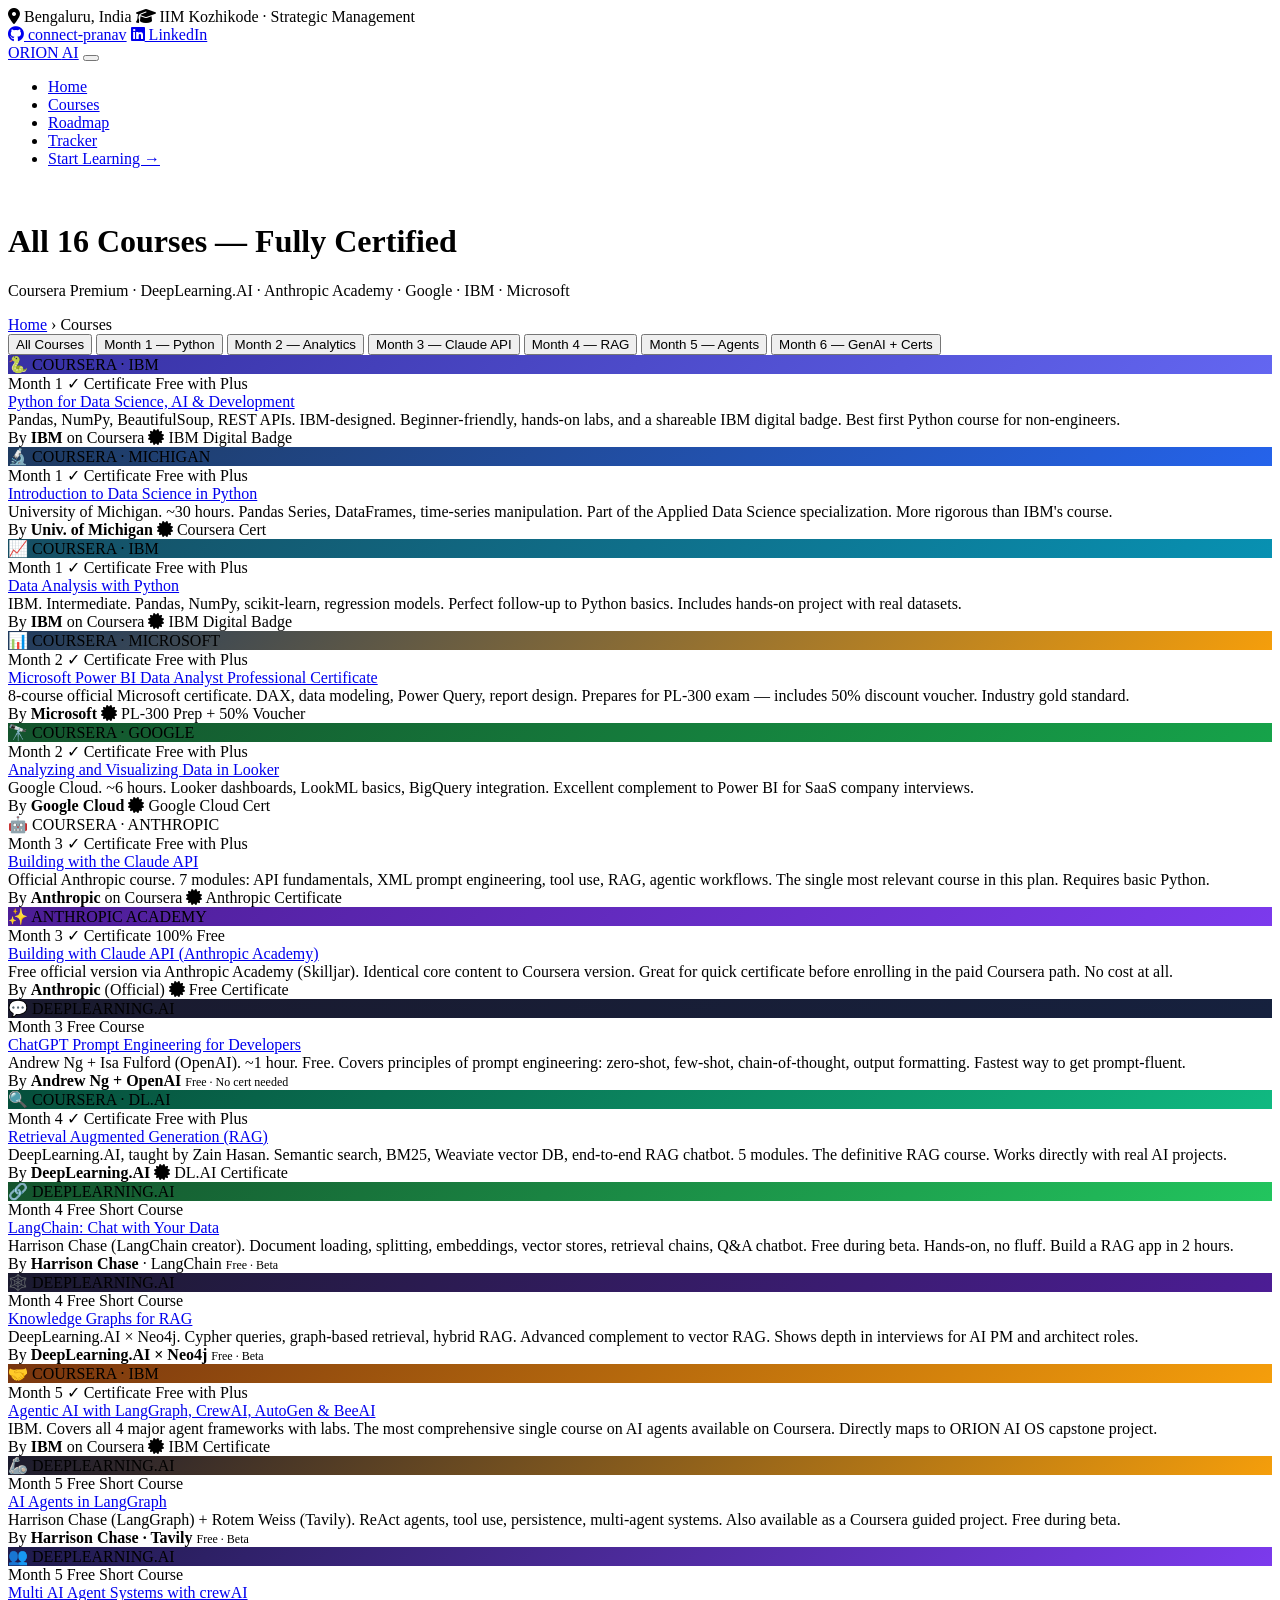
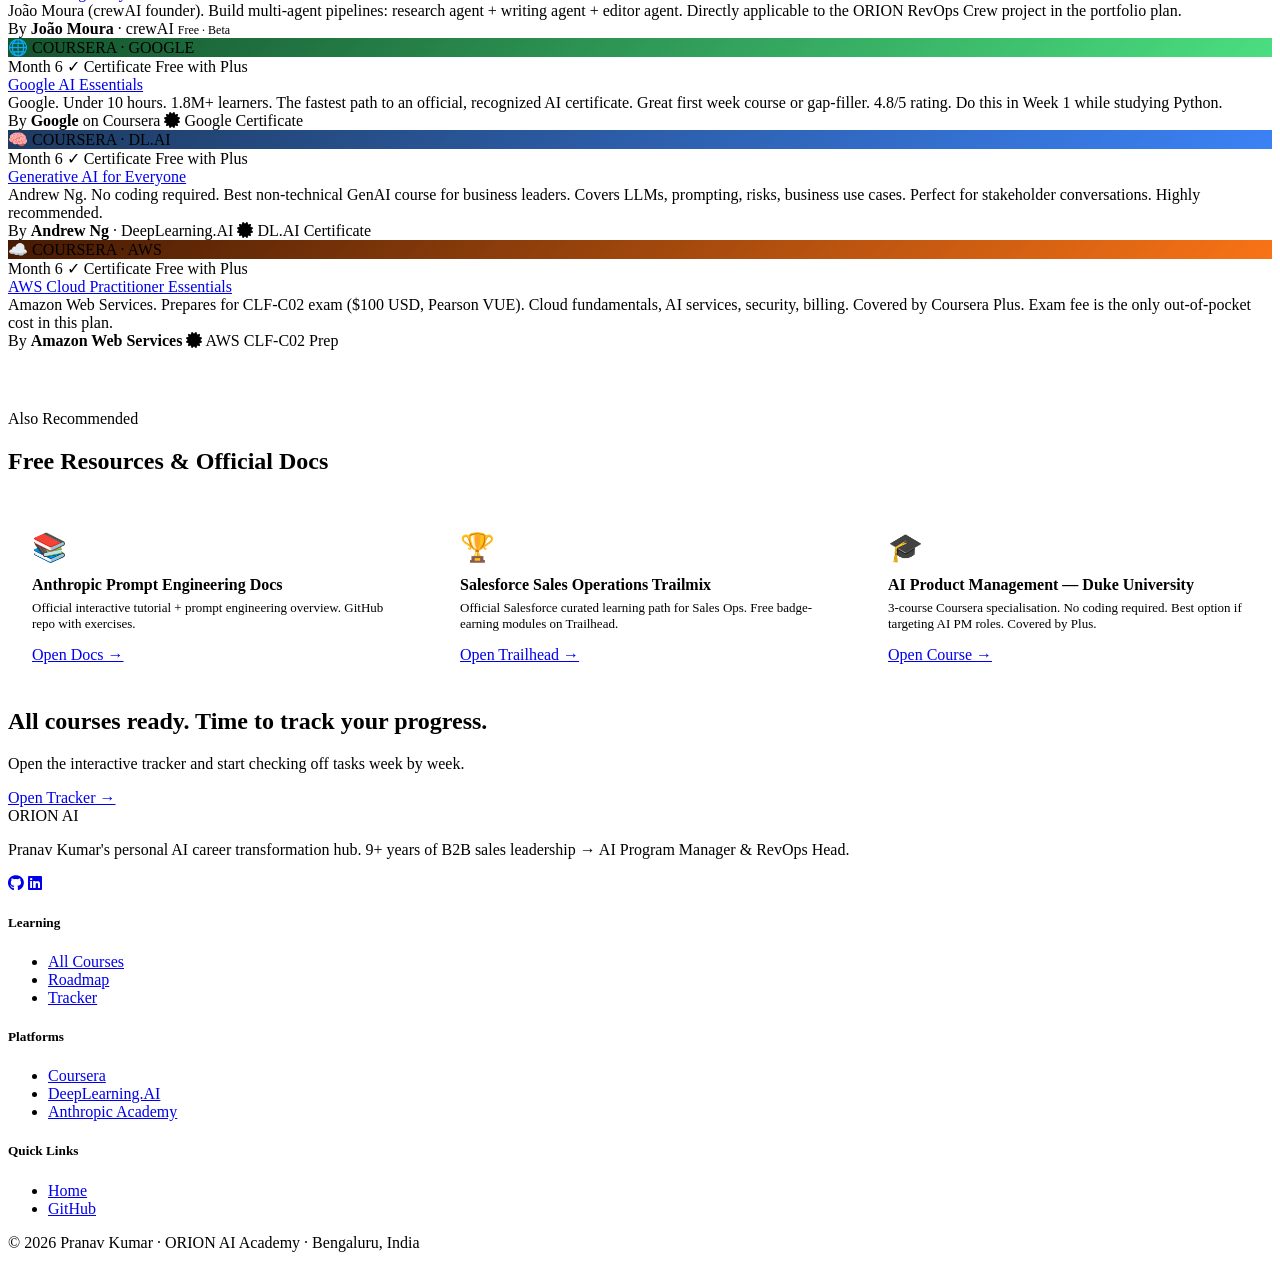
==== courses.html @ 75026814 "Add files via upload" ====
<!DOCTYPE html>
<html lang="en">
<head>
<meta charset="UTF-8">
<meta name="viewport" content="width=device-width, initial-scale=1.0">
<title>Courses — ORION AI Academy · Pranav Kumar</title>
<link rel="stylesheet" href="assets/css/style.css">
<link rel="stylesheet" href="https://cdnjs.cloudflare.com/ajax/libs/font-awesome/6.5.0/css/all.min.css">
</head>
<body>

<div class="topbar">
  <div class="container">
    <div class="topbar-left">
      <span class="topbar-item"><i class="fa fa-map-marker-alt"></i> Bengaluru, India</span>
      <span class="topbar-item"><i class="fa fa-graduation-cap"></i> IIM Kozhikode · Strategic Management</span>
    </div>
    <div class="topbar-right">
      <a href="https://github.com/connect-pranav" target="_blank"><i class="fab fa-github"></i> connect-pranav</a>
      <a href="https://linkedin.com" target="_blank"><i class="fab fa-linkedin"></i> LinkedIn</a>
    </div>
  </div>
</div>

<nav class="navbar">
  <div class="container">
    <a href="index.html" class="navbar-brand">ORION <span>AI</span></a>
    <button class="navbar-toggle" id="navToggle"><span></span><span></span><span></span></button>
    <ul class="navbar-nav" id="navMenu">
      <li><a href="index.html">Home</a></li>
      <li><a href="courses.html" class="active">Courses</a></li>
      <li><a href="roadmap.html">Roadmap</a></li>
      <li><a href="tracker.html">Tracker</a></li>
      <li><a href="tracker.html" class="btn-nav">Start Learning →</a></li>
    </ul>
  </div>
</nav>

<div class="page-hero">
  <div class="container">
    <div class="eyebrow" style="color:rgba(255,255,255,.5);">Certified Learning Path</div>
    <h1>All 16 Courses — Fully Certified</h1>
    <p>Coursera Premium · DeepLearning.AI · Anthropic Academy · Google · IBM · Microsoft</p>
    <div class="breadcrumb"><a href="index.html">Home</a> › <span>Courses</span></div>
  </div>
</div>

<section class="section-pad">
  <div class="container">

    <!-- FILTER TABS -->
    <div class="filter-tabs">
      <button class="filter-tab active" data-filter="all">All Courses</button>
      <button class="filter-tab" data-filter="m1">Month 1 — Python</button>
      <button class="filter-tab" data-filter="m2">Month 2 — Analytics</button>
      <button class="filter-tab" data-filter="m3">Month 3 — Claude API</button>
      <button class="filter-tab" data-filter="m4">Month 4 — RAG</button>
      <button class="filter-tab" data-filter="m5">Month 5 — Agents</button>
      <button class="filter-tab" data-filter="m6">Month 6 — GenAI + Certs</button>
    </div>

    <div class="courses-grid" id="courseGrid">

      <!-- MONTH 1 — PYTHON -->
      <div class="course-card" data-phase="m1">
        <div class="course-thumb" style="background:linear-gradient(135deg,#3730a3,#6366f1);">🐍
          <span class="platform-badge">COURSERA · IBM</span>
        </div>
        <div class="course-body">
          <div class="course-meta">
            <span class="badge badge-secondary">Month 1</span>
            <span class="badge badge-success">✓ Certificate</span>
            <span class="badge badge-free">Free with Plus</span>
          </div>
          <div class="course-title"><a href="https://www.coursera.org/learn/python-for-applied-data-science-ai" target="_blank">Python for Data Science, AI & Development</a></div>
          <div class="course-desc">Pandas, NumPy, BeautifulSoup, REST APIs. IBM-designed. Beginner-friendly, hands-on labs, and a shareable IBM digital badge. Best first Python course for non-engineers.</div>
          <div class="course-footer">
            <span class="course-instructor">By <strong>IBM</strong> on Coursera</span>
            <span class="has-cert"><i class="fa fa-certificate"></i> IBM Digital Badge</span>
          </div>
        </div>
      </div>

      <div class="course-card" data-phase="m1">
        <div class="course-thumb" style="background:linear-gradient(135deg,#1e3a5f,#2563eb);">🔬
          <span class="platform-badge">COURSERA · MICHIGAN</span>
        </div>
        <div class="course-body">
          <div class="course-meta">
            <span class="badge badge-secondary">Month 1</span>
            <span class="badge badge-success">✓ Certificate</span>
            <span class="badge badge-free">Free with Plus</span>
          </div>
          <div class="course-title"><a href="https://www.coursera.org/learn/python-data-analysis" target="_blank">Introduction to Data Science in Python</a></div>
          <div class="course-desc">University of Michigan. ~30 hours. Pandas Series, DataFrames, time-series manipulation. Part of the Applied Data Science specialization. More rigorous than IBM's course.</div>
          <div class="course-footer">
            <span class="course-instructor">By <strong>Univ. of Michigan</strong></span>
            <span class="has-cert"><i class="fa fa-certificate"></i> Coursera Cert</span>
          </div>
        </div>
      </div>

      <div class="course-card" data-phase="m1">
        <div class="course-thumb" style="background:linear-gradient(135deg,#164e63,#0891b2);">📈
          <span class="platform-badge">COURSERA · IBM</span>
        </div>
        <div class="course-body">
          <div class="course-meta">
            <span class="badge badge-secondary">Month 1</span>
            <span class="badge badge-success">✓ Certificate</span>
            <span class="badge badge-free">Free with Plus</span>
          </div>
          <div class="course-title"><a href="https://www.coursera.org/learn/data-analysis-with-python" target="_blank">Data Analysis with Python</a></div>
          <div class="course-desc">IBM. Intermediate. Pandas, NumPy, scikit-learn, regression models. Perfect follow-up to Python basics. Includes hands-on project with real datasets.</div>
          <div class="course-footer">
            <span class="course-instructor">By <strong>IBM</strong> on Coursera</span>
            <span class="has-cert"><i class="fa fa-certificate"></i> IBM Digital Badge</span>
          </div>
        </div>
      </div>

      <!-- MONTH 2 — ANALYTICS -->
      <div class="course-card" data-phase="m2">
        <div class="course-thumb" style="background:linear-gradient(135deg,#1e3a5f,#f59e0b);">📊
          <span class="platform-badge">COURSERA · MICROSOFT</span>
        </div>
        <div class="course-body">
          <div class="course-meta">
            <span class="badge badge-secondary">Month 2</span>
            <span class="badge badge-success">✓ Certificate</span>
            <span class="badge badge-free">Free with Plus</span>
          </div>
          <div class="course-title"><a href="https://www.coursera.org/professional-certificates/microsoft-power-bi-data-analyst" target="_blank">Microsoft Power BI Data Analyst Professional Certificate</a></div>
          <div class="course-desc">8-course official Microsoft certificate. DAX, data modeling, Power Query, report design. Prepares for PL-300 exam — includes 50% discount voucher. Industry gold standard.</div>
          <div class="course-footer">
            <span class="course-instructor">By <strong>Microsoft</strong></span>
            <span class="has-cert"><i class="fa fa-certificate"></i> PL-300 Prep + 50% Voucher</span>
          </div>
        </div>
      </div>

      <div class="course-card" data-phase="m2">
        <div class="course-thumb" style="background:linear-gradient(135deg,#14532d,#16a34a);">🔭
          <span class="platform-badge">COURSERA · GOOGLE</span>
        </div>
        <div class="course-body">
          <div class="course-meta">
            <span class="badge badge-secondary">Month 2</span>
            <span class="badge badge-success">✓ Certificate</span>
            <span class="badge badge-free">Free with Plus</span>
          </div>
          <div class="course-title"><a href="https://www.coursera.org/learn/analyzing-and-visualizing-data-in-looker" target="_blank">Analyzing and Visualizing Data in Looker</a></div>
          <div class="course-desc">Google Cloud. ~6 hours. Looker dashboards, LookML basics, BigQuery integration. Excellent complement to Power BI for SaaS company interviews.</div>
          <div class="course-footer">
            <span class="course-instructor">By <strong>Google Cloud</strong></span>
            <span class="has-cert"><i class="fa fa-certificate"></i> Google Cloud Cert</span>
          </div>
        </div>
      </div>

      <!-- MONTH 3 — CLAUDE API -->
      <div class="course-card" data-phase="m3">
        <div class="course-thumb" style="background:linear-gradient(135deg,#7c1d1d,var(--primary));">🤖
          <span class="platform-badge">COURSERA · ANTHROPIC</span>
        </div>
        <div class="course-body">
          <div class="course-meta">
            <span class="badge badge-primary">Month 3</span>
            <span class="badge badge-success">✓ Certificate</span>
            <span class="badge badge-free">Free with Plus</span>
          </div>
          <div class="course-title"><a href="https://www.coursera.org/learn/building-with-the-claude-api" target="_blank">Building with the Claude API</a></div>
          <div class="course-desc">Official Anthropic course. 7 modules: API fundamentals, XML prompt engineering, tool use, RAG, agentic workflows. The single most relevant course in this plan. Requires basic Python.</div>
          <div class="course-footer">
            <span class="course-instructor">By <strong>Anthropic</strong> on Coursera</span>
            <span class="has-cert"><i class="fa fa-certificate"></i> Anthropic Certificate</span>
          </div>
        </div>
      </div>

      <div class="course-card" data-phase="m3">
        <div class="course-thumb" style="background:linear-gradient(135deg,#4c1d95,#7c3aed);">✨
          <span class="platform-badge">ANTHROPIC ACADEMY</span>
        </div>
        <div class="course-body">
          <div class="course-meta">
            <span class="badge badge-primary">Month 3</span>
            <span class="badge badge-success">✓ Certificate</span>
            <span class="badge badge-free">100% Free</span>
          </div>
          <div class="course-title"><a href="https://anthropic.skilljar.com/claude-with-the-anthropic-api" target="_blank">Building with Claude API (Anthropic Academy)</a></div>
          <div class="course-desc">Free official version via Anthropic Academy (Skilljar). Identical core content to Coursera version. Great for quick certificate before enrolling in the paid Coursera path. No cost at all.</div>
          <div class="course-footer">
            <span class="course-instructor">By <strong>Anthropic</strong> (Official)</span>
            <span class="has-cert"><i class="fa fa-certificate"></i> Free Certificate</span>
          </div>
        </div>
      </div>

      <div class="course-card" data-phase="m3">
        <div class="course-thumb" style="background:linear-gradient(135deg,#1a1a2e,#16213e);">💬
          <span class="platform-badge">DEEPLEARNING.AI</span>
        </div>
        <div class="course-body">
          <div class="course-meta">
            <span class="badge badge-primary">Month 3</span>
            <span class="badge badge-info">Free Course</span>
          </div>
          <div class="course-title"><a href="https://www.deeplearning.ai/short-courses/chatgpt-prompt-engineering-for-developers/" target="_blank">ChatGPT Prompt Engineering for Developers</a></div>
          <div class="course-desc">Andrew Ng + Isa Fulford (OpenAI). ~1 hour. Free. Covers principles of prompt engineering: zero-shot, few-shot, chain-of-thought, output formatting. Fastest way to get prompt-fluent.</div>
          <div class="course-footer">
            <span class="course-instructor">By <strong>Andrew Ng + OpenAI</strong></span>
            <span style="font-size:12px;color:var(--info);">Free · No cert needed</span>
          </div>
        </div>
      </div>

      <!-- MONTH 4 — RAG -->
      <div class="course-card" data-phase="m4">
        <div class="course-thumb" style="background:linear-gradient(135deg,#064e3b,#10b981);">🔍
          <span class="platform-badge">COURSERA · DL.AI</span>
        </div>
        <div class="course-body">
          <div class="course-meta">
            <span class="badge badge-success">Month 4</span>
            <span class="badge badge-success">✓ Certificate</span>
            <span class="badge badge-free">Free with Plus</span>
          </div>
          <div class="course-title"><a href="https://www.coursera.org/learn/retrieval-augmented-generation-rag" target="_blank">Retrieval Augmented Generation (RAG)</a></div>
          <div class="course-desc">DeepLearning.AI, taught by Zain Hasan. Semantic search, BM25, Weaviate vector DB, end-to-end RAG chatbot. 5 modules. The definitive RAG course. Works directly with real AI projects.</div>
          <div class="course-footer">
            <span class="course-instructor">By <strong>DeepLearning.AI</strong></span>
            <span class="has-cert"><i class="fa fa-certificate"></i> DL.AI Certificate</span>
          </div>
        </div>
      </div>

      <div class="course-card" data-phase="m4">
        <div class="course-thumb" style="background:linear-gradient(135deg,#14532d,#22c55e);">🔗
          <span class="platform-badge">DEEPLEARNING.AI</span>
        </div>
        <div class="course-body">
          <div class="course-meta">
            <span class="badge badge-success">Month 4</span>
            <span class="badge badge-info">Free Short Course</span>
          </div>
          <div class="course-title"><a href="https://www.deeplearning.ai/courses/langchain-chat-with-your-data" target="_blank">LangChain: Chat with Your Data</a></div>
          <div class="course-desc">Harrison Chase (LangChain creator). Document loading, splitting, embeddings, vector stores, retrieval chains, Q&A chatbot. Free during beta. Hands-on, no fluff. Build a RAG app in 2 hours.</div>
          <div class="course-footer">
            <span class="course-instructor">By <strong>Harrison Chase</strong> · LangChain</span>
            <span style="font-size:12px;color:var(--info);">Free · Beta</span>
          </div>
        </div>
      </div>

      <div class="course-card" data-phase="m4">
        <div class="course-thumb" style="background:linear-gradient(135deg,#1a1a2e,#4c1d95);">🕸️
          <span class="platform-badge">DEEPLEARNING.AI</span>
        </div>
        <div class="course-body">
          <div class="course-meta">
            <span class="badge badge-success">Month 4</span>
            <span class="badge badge-info">Free Short Course</span>
          </div>
          <div class="course-title"><a href="https://www.deeplearning.ai/courses/knowledge-graphs-rag" target="_blank">Knowledge Graphs for RAG</a></div>
          <div class="course-desc">DeepLearning.AI × Neo4j. Cypher queries, graph-based retrieval, hybrid RAG. Advanced complement to vector RAG. Shows depth in interviews for AI PM and architect roles.</div>
          <div class="course-footer">
            <span class="course-instructor">By <strong>DeepLearning.AI × Neo4j</strong></span>
            <span style="font-size:12px;color:var(--info);">Free · Beta</span>
          </div>
        </div>
      </div>

      <!-- MONTH 5 — AGENTS -->
      <div class="course-card" data-phase="m5">
        <div class="course-thumb" style="background:linear-gradient(135deg,#78350f,#f59e0b);">🤝
          <span class="platform-badge">COURSERA · IBM</span>
        </div>
        <div class="course-body">
          <div class="course-meta">
            <span class="badge badge-warning">Month 5</span>
            <span class="badge badge-success">✓ Certificate</span>
            <span class="badge badge-free">Free with Plus</span>
          </div>
          <div class="course-title"><a href="https://www.coursera.org/learn/agentic-ai-with-langgraph-crewai-autogen-and-beeai" target="_blank">Agentic AI with LangGraph, CrewAI, AutoGen & BeeAI</a></div>
          <div class="course-desc">IBM. Covers all 4 major agent frameworks with labs. The most comprehensive single course on AI agents available on Coursera. Directly maps to ORION AI OS capstone project.</div>
          <div class="course-footer">
            <span class="course-instructor">By <strong>IBM</strong> on Coursera</span>
            <span class="has-cert"><i class="fa fa-certificate"></i> IBM Certificate</span>
          </div>
        </div>
      </div>

      <div class="course-card" data-phase="m5">
        <div class="course-thumb" style="background:linear-gradient(135deg,#1a1a2e,#f59e0b);">🦾
          <span class="platform-badge">DEEPLEARNING.AI</span>
        </div>
        <div class="course-body">
          <div class="course-meta">
            <span class="badge badge-warning">Month 5</span>
            <span class="badge badge-info">Free Short Course</span>
          </div>
          <div class="course-title"><a href="https://www.deeplearning.ai/courses/ai-agents-in-langgraph" target="_blank">AI Agents in LangGraph</a></div>
          <div class="course-desc">Harrison Chase (LangGraph) + Rotem Weiss (Tavily). ReAct agents, tool use, persistence, multi-agent systems. Also available as a Coursera guided project. Free during beta.</div>
          <div class="course-footer">
            <span class="course-instructor">By <strong>Harrison Chase · Tavily</strong></span>
            <span style="font-size:12px;color:var(--info);">Free · Beta</span>
          </div>
        </div>
      </div>

      <div class="course-card" data-phase="m5">
        <div class="course-thumb" style="background:linear-gradient(135deg,#1e1b4b,#7c3aed);">👥
          <span class="platform-badge">DEEPLEARNING.AI</span>
        </div>
        <div class="course-body">
          <div class="course-meta">
            <span class="badge badge-warning">Month 5</span>
            <span class="badge badge-info">Free Short Course</span>
          </div>
          <div class="course-title"><a href="https://www.deeplearning.ai/courses/multi-ai-agent-systems-with-crewai" target="_blank">Multi AI Agent Systems with crewAI</a></div>
          <div class="course-desc">João Moura (crewAI founder). Build multi-agent pipelines: research agent + writing agent + editor agent. Directly applicable to the ORION RevOps Crew project in the portfolio plan.</div>
          <div class="course-footer">
            <span class="course-instructor">By <strong>João Moura</strong> · crewAI</span>
            <span style="font-size:12px;color:var(--info);">Free · Beta</span>
          </div>
        </div>
      </div>

      <!-- MONTH 6 — GENAI FUNDAMENTALS + SUPPLEMENTARY CERTS -->
      <div class="course-card" data-phase="m6">
        <div class="course-thumb" style="background:linear-gradient(135deg,#14532d,#4ade80);">🌐
          <span class="platform-badge">COURSERA · GOOGLE</span>
        </div>
        <div class="course-body">
          <div class="course-meta">
            <span class="badge badge-secondary">Month 6</span>
            <span class="badge badge-success">✓ Certificate</span>
            <span class="badge badge-free">Free with Plus</span>
          </div>
          <div class="course-title"><a href="https://www.coursera.org/specializations/ai-essentials-google" target="_blank">Google AI Essentials</a></div>
          <div class="course-desc">Google. Under 10 hours. 1.8M+ learners. The fastest path to an official, recognized AI certificate. Great first week course or gap-filler. 4.8/5 rating. Do this in Week 1 while studying Python.</div>
          <div class="course-footer">
            <span class="course-instructor">By <strong>Google</strong> on Coursera</span>
            <span class="has-cert"><i class="fa fa-certificate"></i> Google Certificate</span>
          </div>
        </div>
      </div>

      <div class="course-card" data-phase="m6">
        <div class="course-thumb" style="background:linear-gradient(135deg,#1e3a5f,#3b82f6);">🧠
          <span class="platform-badge">COURSERA · DL.AI</span>
        </div>
        <div class="course-body">
          <div class="course-meta">
            <span class="badge badge-secondary">Month 6</span>
            <span class="badge badge-success">✓ Certificate</span>
            <span class="badge badge-free">Free with Plus</span>
          </div>
          <div class="course-title"><a href="https://www.coursera.org/learn/generative-ai-for-everyone" target="_blank">Generative AI for Everyone</a></div>
          <div class="course-desc">Andrew Ng. No coding required. Best non-technical GenAI course for business leaders. Covers LLMs, prompting, risks, business use cases. Perfect for stakeholder conversations. Highly recommended.</div>
          <div class="course-footer">
            <span class="course-instructor">By <strong>Andrew Ng</strong> · DeepLearning.AI</span>
            <span class="has-cert"><i class="fa fa-certificate"></i> DL.AI Certificate</span>
          </div>
        </div>
      </div>

      <div class="course-card" data-phase="m6">
        <div class="course-thumb" style="background:linear-gradient(135deg,#451a03,#f97316);">☁️
          <span class="platform-badge">COURSERA · AWS</span>
        </div>
        <div class="course-body">
          <div class="course-meta">
            <span class="badge badge-secondary">Month 6</span>
            <span class="badge badge-success">✓ Certificate</span>
            <span class="badge badge-free">Free with Plus</span>
          </div>
          <div class="course-title"><a href="https://www.coursera.org/learn/aws-cloud-practitioner-essentials" target="_blank">AWS Cloud Practitioner Essentials</a></div>
          <div class="course-desc">Amazon Web Services. Prepares for CLF-C02 exam ($100 USD, Pearson VUE). Cloud fundamentals, AI services, security, billing. Covered by Coursera Plus. Exam fee is the only out-of-pocket cost in this plan.</div>
          <div class="course-footer">
            <span class="course-instructor">By <strong>Amazon Web Services</strong></span>
            <span class="has-cert"><i class="fa fa-certificate"></i> AWS CLF-C02 Prep</span>
          </div>
        </div>
      </div>

    </div><!-- /courses-grid -->

    <!-- SUPPLEMENTARY RESOURCES -->
    <div style="margin-top:60px;">
      <div class="text-center">
        <div class="eyebrow">Also Recommended</div>
        <h2 class="section-heading">Free Resources & Official Docs</h2>
      </div>
      <div style="display:grid;grid-template-columns:repeat(3,1fr);gap:20px;margin-top:32px;">
        <div style="background:var(--light-bg);border-radius:12px;padding:24px;">
          <div style="font-size:28px;margin-bottom:12px;">📚</div>
          <div style="font-family:var(--head);font-weight:700;margin-bottom:6px;">Anthropic Prompt Engineering Docs</div>
          <div style="font-size:13px;color:var(--text);margin-bottom:14px;">Official interactive tutorial + prompt engineering overview. GitHub repo with exercises.</div>
          <a href="https://platform.claude.com/docs/en/build-with-claude/prompt-engineering/overview" target="_blank" class="btn btn-outline btn-sm">Open Docs →</a>
        </div>
        <div style="background:var(--light-bg);border-radius:12px;padding:24px;">
          <div style="font-size:28px;margin-bottom:12px;">🏆</div>
          <div style="font-family:var(--head);font-weight:700;margin-bottom:6px;">Salesforce Sales Operations Trailmix</div>
          <div style="font-size:13px;color:var(--text);margin-bottom:14px;">Official Salesforce curated learning path for Sales Ops. Free badge-earning modules on Trailhead.</div>
          <a href="https://trailhead.salesforce.com/users/salescloudofficial/trailmixes/sales-operations" target="_blank" class="btn btn-outline btn-sm">Open Trailhead →</a>
        </div>
        <div style="background:var(--light-bg);border-radius:12px;padding:24px;">
          <div style="font-size:28px;margin-bottom:12px;">🎓</div>
          <div style="font-family:var(--head);font-weight:700;margin-bottom:6px;">AI Product Management — Duke University</div>
          <div style="font-size:13px;color:var(--text);margin-bottom:14px;">3-course Coursera specialisation. No coding required. Best option if targeting AI PM roles. Covered by Plus.</div>
          <a href="https://www.coursera.org/specializations/ai-product-management-duke" target="_blank" class="btn btn-outline btn-sm">Open Course →</a>
        </div>
      </div>
    </div>

  </div>
</section>

<section class="cta-banner">
  <div class="container">
    <h2>All courses ready. Time to track your progress.</h2>
    <p>Open the interactive tracker and start checking off tasks week by week.</p>
    <div class="cta-btns">
      <a href="tracker.html" class="btn btn-white">Open Tracker →</a>
      <a href="roadmap.html" class="btn btn-outline" style="border-color:rgba(255,255,255,.5);color:#fff;">View Roadmap</a>
    </div>
  </div>
</section>

<footer class="footer">
  <div class="container">
    <div class="footer-grid">
      <div>
        <div class="footer-brand">ORION <span>AI</span></div>
        <p class="footer-desc">Pranav Kumar's personal AI career transformation hub. 9+ years of B2B sales leadership → AI Program Manager & RevOps Head.</p>
        <div class="footer-social">
          <a href="https://github.com/connect-pranav" target="_blank"><i class="fab fa-github"></i></a>
          <a href="#"><i class="fab fa-linkedin"></i></a>
        </div>
      </div>
      <div class="footer-col"><h5>Learning</h5><ul><li><a href="courses.html">All Courses</a></li><li><a href="roadmap.html">Roadmap</a></li><li><a href="tracker.html">Tracker</a></li></ul></div>
      <div class="footer-col"><h5>Platforms</h5><ul><li><a href="https://coursera.org" target="_blank">Coursera</a></li><li><a href="https://deeplearning.ai" target="_blank">DeepLearning.AI</a></li><li><a href="https://anthropic.skilljar.com" target="_blank">Anthropic Academy</a></li></ul></div>
      <div class="footer-col"><h5>Quick Links</h5><ul><li><a href="index.html">Home</a></li><li><a href="https://github.com/connect-pranav" target="_blank">GitHub</a></li></ul></div>
    </div>
  </div>
  <div class="footer-bottom"><div class="container"><p>© 2026 Pranav Kumar · ORION AI Academy · Bengaluru, India</p></div></div>
</footer>

<div id="toast" class="toast"></div>
<script src="assets/js/main.js"></script>
</body>
</html>
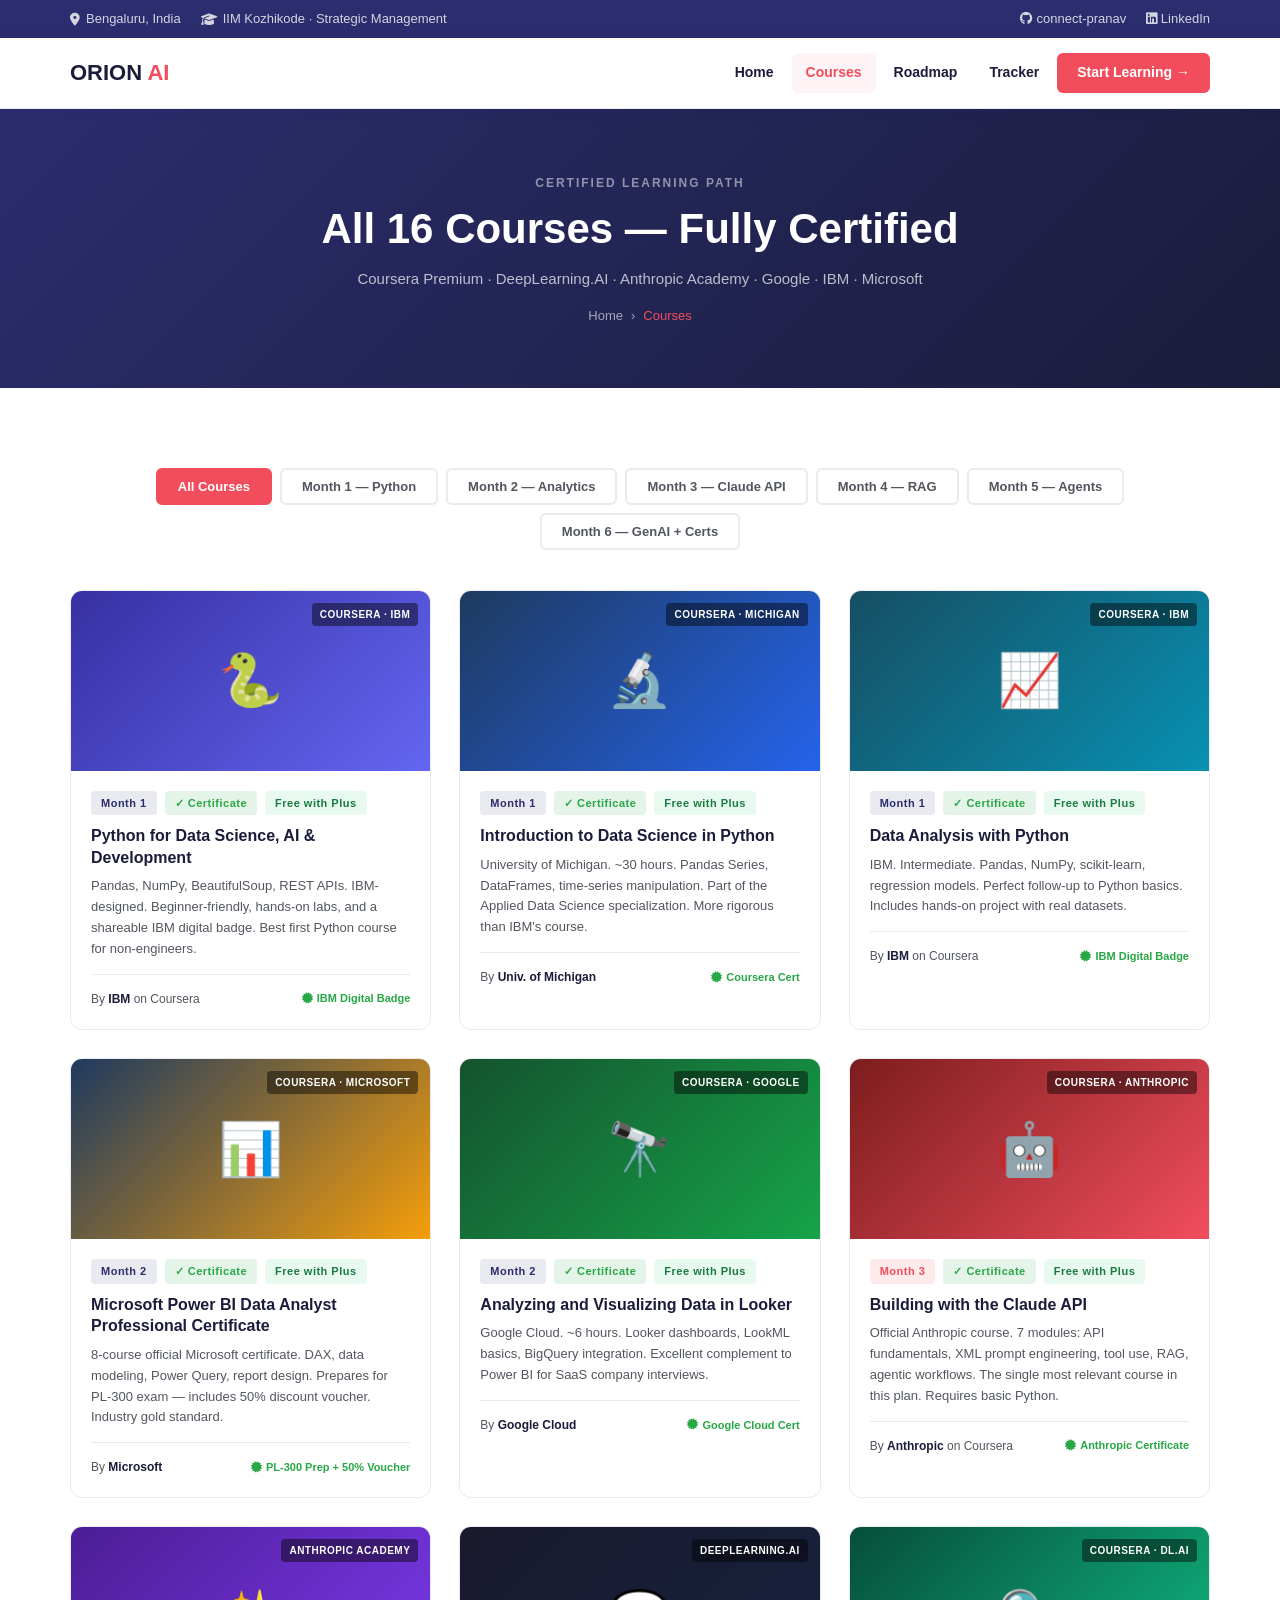
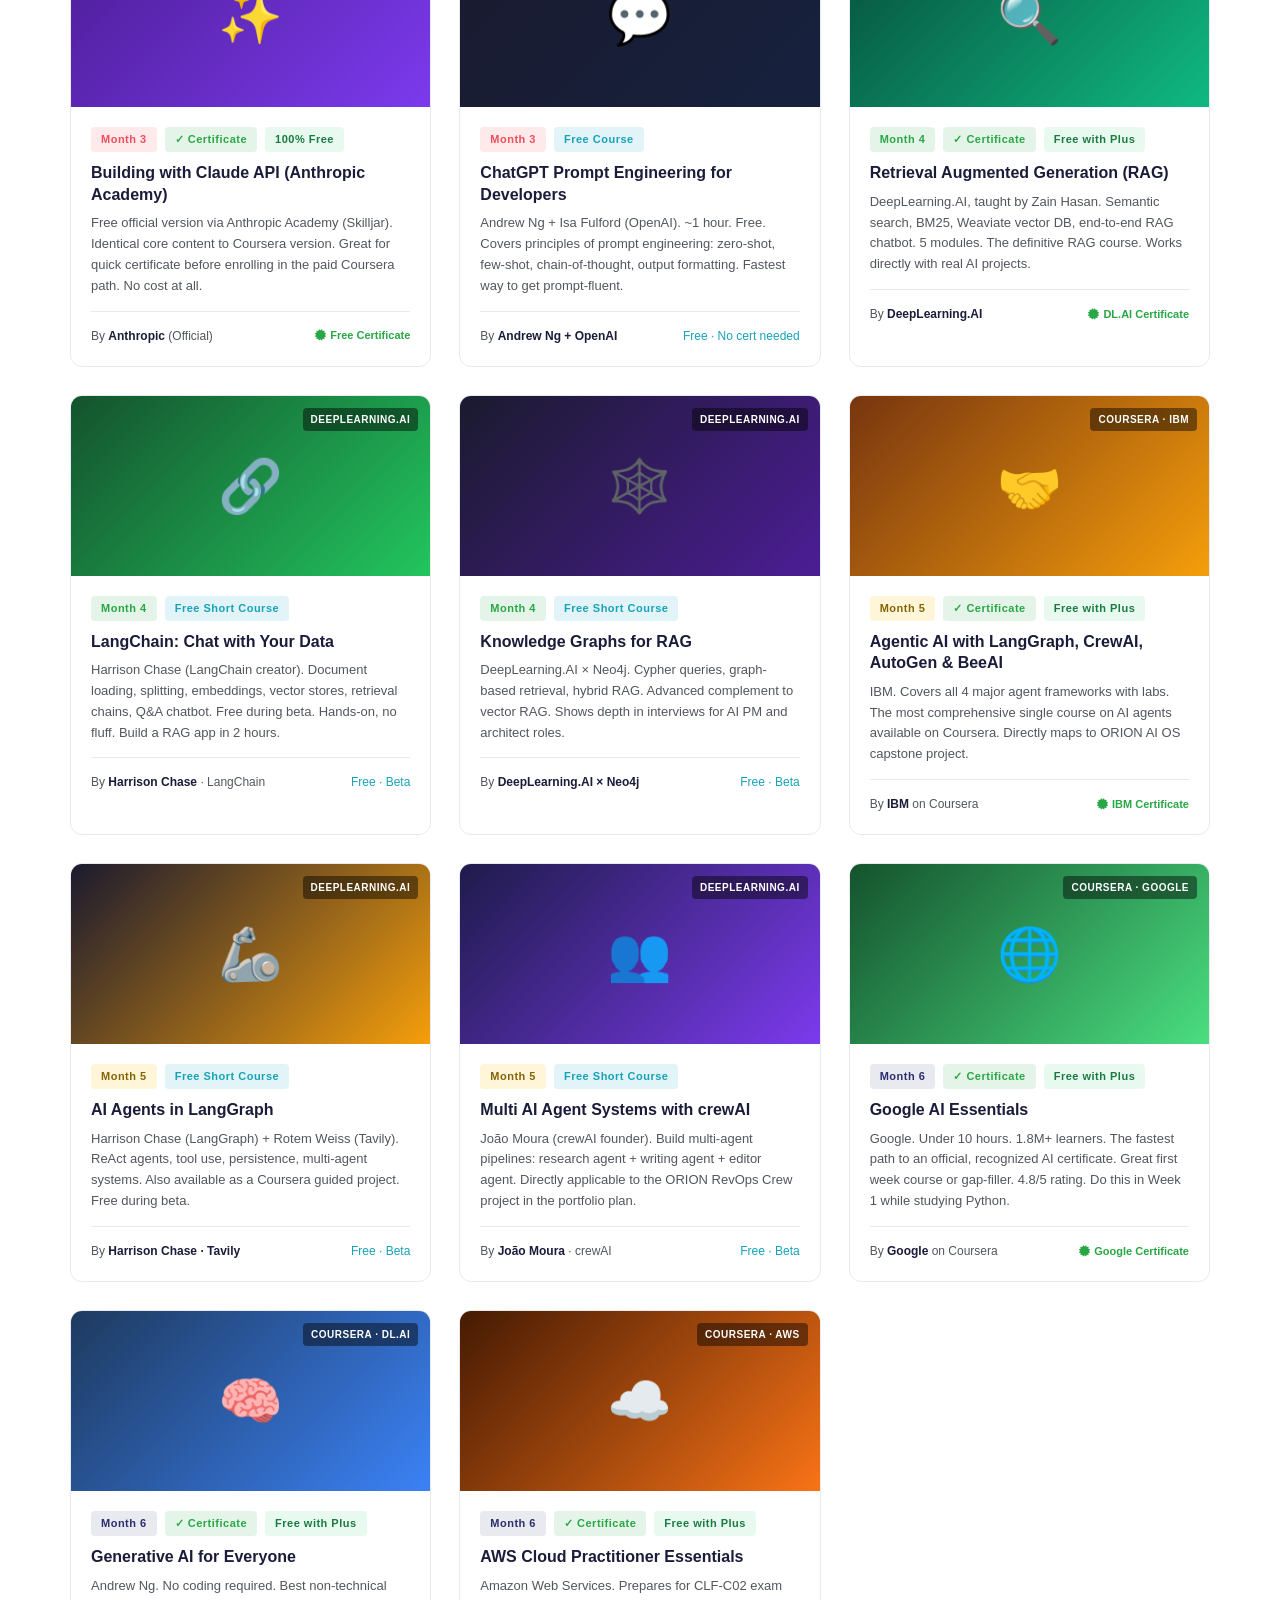
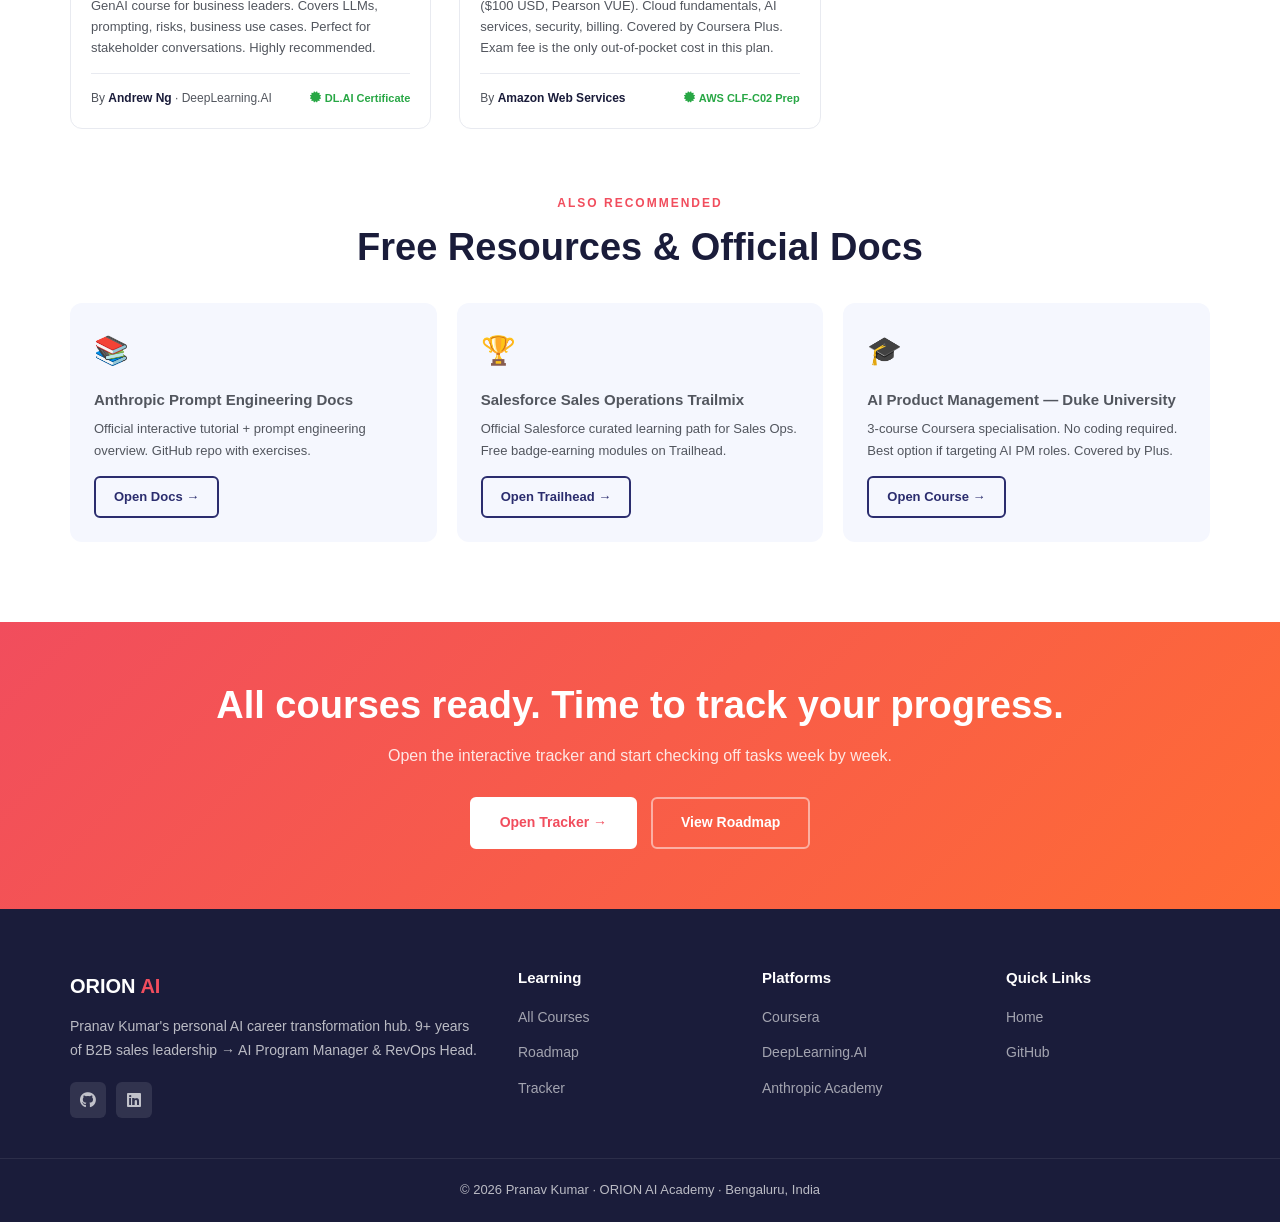
==== commit e9aa4b2c: "Add files via upload" ====
--- a/courses.html
+++ b/courses.html
@@ -4,7 +4,7 @@
 <meta charset="UTF-8">
 <meta name="viewport" content="width=device-width, initial-scale=1.0">
 <title>Courses — ORION AI Academy · Pranav Kumar</title>
-<link rel="stylesheet" href="assets/css/style.css">
+<link rel="stylesheet" href="style.css">
 <link rel="stylesheet" href="https://cdnjs.cloudflare.com/ajax/libs/font-awesome/6.5.0/css/all.min.css">
 </head>
 <body>
@@ -449,6 +449,6 @@
 </footer>
 
 <div id="toast" class="toast"></div>
-<script src="assets/js/main.js"></script>
+<script src="main.js"></script>
 </body>
 </html>
--- a/style.css
+++ b/style.css
@@ -0,0 +1,303 @@
+/* =============================================
+   PRANAV AI ACADEMY — Purdue Theme Adaptation
+   ============================================= */
+
+@import url('https://fonts.googleapis.com/css2?family=Hind:wght@400;500;600&family=Nunito:wght@400;600;700;800;900&display=swap');
+
+:root {
+  --primary:   #f14d5d;
+  --primary-d: #d43a49;
+  --secondary: #2b2d6e;
+  --dark:      #1a1c3a;
+  --text:      #52565e;
+  --light-bg:  #f5f7fe;
+  --white:     #ffffff;
+  --border:    #e8eaf0;
+  --success:   #28a745;
+  --warning:   #ffc107;
+  --info:      #17a2b8;
+  --font:      'Hind', sans-serif;
+  --head:      'Nunito', sans-serif;
+  --radius:    8px;
+  --shadow:    0 4px 24px rgba(43,45,110,0.10);
+  --shadow-sm: 0 2px 12px rgba(43,45,110,0.07);
+}
+
+*, *::before, *::after { box-sizing: border-box; margin: 0; padding: 0; }
+html { scroll-behavior: smooth; }
+body { font-family: var(--font); color: var(--text); background: #fff; font-size: 15px; line-height: 1.7; }
+
+/* ---- TYPOGRAPHY ---- */
+h1,h2,h3,h4,h5,h6 { font-family: var(--head); color: var(--dark); line-height: 1.25; font-weight: 700; }
+a { text-decoration: none; color: inherit; transition: color .2s; }
+img { max-width: 100%; }
+
+/* ---- UTILITY ---- */
+.container { max-width: 1180px; margin: 0 auto; padding: 0 20px; }
+.section-pad { padding: 80px 0; }
+.section-pad-sm { padding: 48px 0; }
+.text-center { text-align: center; }
+.text-white { color: #fff !important; }
+.mt-8 { margin-top: 8px; }
+.mt-16 { margin-top: 16px; }
+.mt-24 { margin-top: 24px; }
+.mt-40 { margin-top: 40px; }
+.mb-8 { margin-bottom: 8px; }
+.mb-16 { margin-bottom: 16px; }
+.mb-40 { margin-bottom: 40px; }
+.d-flex { display: flex; }
+.align-center { align-items: center; }
+.gap-8 { gap: 8px; }
+.gap-16 { gap: 16px; }
+.fw-700 { font-weight: 700; }
+.hidden { display: none !important; }
+
+/* ---- EYEBROW ---- */
+.eyebrow { display: inline-block; font-family: var(--head); font-weight: 700; font-size: 12px; letter-spacing: 2px; text-transform: uppercase; color: var(--primary); margin-bottom: 10px; }
+
+/* ---- SECTION HEADING ---- */
+.section-heading { font-size: clamp(26px, 4vw, 38px); color: var(--dark); margin-bottom: 14px; }
+.section-sub { color: var(--text); font-size: 15px; max-width: 560px; margin: 0 auto 48px; }
+
+/* ---- BUTTONS ---- */
+.btn { display: inline-flex; align-items: center; gap: 8px; padding: 12px 28px; border-radius: 6px; font-family: var(--head); font-weight: 700; font-size: 14px; cursor: pointer; border: 2px solid transparent; transition: all .2s; }
+.btn-primary { background: var(--primary); color: #fff; border-color: var(--primary); }
+.btn-primary:hover { background: var(--primary-d); border-color: var(--primary-d); }
+.btn-outline { background: transparent; color: var(--secondary); border-color: var(--secondary); }
+.btn-outline:hover { background: var(--secondary); color: #fff; }
+.btn-white { background: #fff; color: var(--primary); border-color: #fff; }
+.btn-white:hover { background: var(--primary); color: #fff; border-color: var(--primary); }
+.btn-sm { padding: 8px 18px; font-size: 13px; }
+
+/* ---- BADGE / TAG ---- */
+.badge { display: inline-block; padding: 3px 10px; border-radius: 4px; font-size: 11px; font-weight: 700; font-family: var(--head); letter-spacing: .5px; }
+.badge-primary { background: rgba(241,77,93,.12); color: var(--primary); }
+.badge-secondary { background: rgba(43,45,110,.10); color: var(--secondary); }
+.badge-success { background: rgba(40,167,69,.12); color: var(--success); }
+.badge-warning { background: rgba(255,193,7,.15); color: #856404; }
+.badge-info { background: rgba(23,162,184,.12); color: var(--info); }
+.badge-free { background: #e8faf0; color: #1a7a40; }
+
+/* ---- TOP BAR ---- */
+.topbar { background: var(--secondary); color: rgba(255,255,255,.8); font-size: 13px; padding: 8px 0; }
+.topbar .container { display: flex; justify-content: space-between; align-items: center; flex-wrap: wrap; gap: 8px; }
+.topbar a { color: rgba(255,255,255,.8); }
+.topbar a:hover { color: #fff; }
+.topbar-left, .topbar-right { display: flex; gap: 20px; align-items: center; }
+.topbar-item { display: flex; align-items: center; gap: 6px; }
+
+/* ---- NAVBAR ---- */
+.navbar { background: #fff; border-bottom: 1px solid var(--border); position: sticky; top: 0; z-index: 999; box-shadow: var(--shadow-sm); }
+.navbar .container { display: flex; justify-content: space-between; align-items: center; height: 70px; }
+.navbar-brand { font-family: var(--head); font-size: 22px; font-weight: 900; color: var(--dark); }
+.navbar-brand span { color: var(--primary); }
+.navbar-nav { display: flex; list-style: none; gap: 4px; align-items: center; }
+.navbar-nav li a { padding: 8px 14px; font-family: var(--head); font-weight: 600; font-size: 14px; color: var(--dark); border-radius: 6px; display: block; }
+.navbar-nav li a:hover, .navbar-nav li a.active { color: var(--primary); background: rgba(241,77,93,.06); }
+.navbar-nav li a.btn-nav { background: var(--primary); color: #fff; padding: 8px 20px; }
+.navbar-nav li a.btn-nav:hover { background: var(--primary-d); }
+.navbar-toggle { display: none; background: none; border: none; cursor: pointer; flex-direction: column; gap: 5px; padding: 4px; }
+.navbar-toggle span { display: block; width: 24px; height: 2px; background: var(--dark); border-radius: 2px; transition: .3s; }
+@media (max-width: 900px) {
+  .navbar-toggle { display: flex; }
+  .navbar-nav { display: none; position: absolute; top: 70px; left: 0; right: 0; background: #fff; flex-direction: column; padding: 16px; border-bottom: 1px solid var(--border); box-shadow: var(--shadow); }
+  .navbar-nav.open { display: flex; }
+  .navbar-nav li { width: 100%; }
+  .navbar-nav li a { width: 100%; }
+}
+
+/* ---- HERO ---- */
+.hero { background: linear-gradient(135deg, var(--secondary) 0%, var(--dark) 100%); color: #fff; padding: 90px 0 70px; position: relative; overflow: hidden; }
+.hero::before { content: ''; position: absolute; inset: 0; background: url("data:image/svg+xml,%3Csvg width='60' height='60' viewBox='0 0 60 60' xmlns='http://www.w3.org/2000/svg'%3E%3Cg fill='none' fill-rule='evenodd'%3E%3Cg fill='%23ffffff' fill-opacity='0.03'%3E%3Cpath d='M36 34v-4h-2v4h-4v2h4v4h2v-4h4v-2h-4zm0-30V0h-2v4h-4v2h4v4h2V6h4V4h-4zM6 34v-4H4v4H0v2h4v4h2v-4h4v-2H6zM6 4V0H4v4H0v2h4v4h2V6h4V4H6z'/%3E%3C/g%3E%3C/g%3E%3C/svg%3E"); }
+.hero-grid { display: grid; grid-template-columns: 1fr 1fr; gap: 60px; align-items: center; position: relative; }
+.hero-eyebrow { font-size: 12px; letter-spacing: 3px; text-transform: uppercase; color: var(--primary); font-family: var(--head); font-weight: 700; margin-bottom: 16px; }
+.hero h1 { font-size: clamp(30px, 5vw, 50px); color: #fff; line-height: 1.15; margin-bottom: 20px; }
+.hero h1 span { color: var(--primary); }
+.hero-sub { color: rgba(255,255,255,.75); font-size: 16px; margin-bottom: 32px; max-width: 480px; }
+.hero-cta { display: flex; gap: 14px; flex-wrap: wrap; }
+.hero-stats { display: grid; grid-template-columns: repeat(3, 1fr); gap: 20px; margin-top: 48px; }
+.hero-stat { background: rgba(255,255,255,.08); border: 1px solid rgba(255,255,255,.12); border-radius: 10px; padding: 20px; text-align: center; }
+.hero-stat .num { font-family: var(--head); font-size: 28px; font-weight: 900; color: #fff; }
+.hero-stat .lbl { font-size: 12px; color: rgba(255,255,255,.6); margin-top: 4px; }
+.hero-visual { position: relative; }
+.hero-card { background: rgba(255,255,255,.1); backdrop-filter: blur(12px); border: 1px solid rgba(255,255,255,.18); border-radius: 16px; padding: 28px; }
+.hero-card-title { font-family: var(--head); font-weight: 700; color: #fff; margin-bottom: 16px; font-size: 16px; }
+.progress-item { margin-bottom: 14px; }
+.progress-item-label { display: flex; justify-content: space-between; font-size: 13px; color: rgba(255,255,255,.8); margin-bottom: 6px; }
+.progress-bar { background: rgba(255,255,255,.15); border-radius: 99px; height: 7px; overflow: hidden; }
+.progress-fill { height: 100%; border-radius: 99px; background: linear-gradient(90deg, var(--primary), #ff8a65); }
+@media (max-width: 768px) { .hero-grid { grid-template-columns: 1fr; gap: 40px; } .hero-visual { display: none; } }
+
+/* ---- STATS BAR ---- */
+.stats-bar { background: var(--light-bg); border-bottom: 1px solid var(--border); padding: 28px 0; }
+.stats-bar-inner { display: grid; grid-template-columns: repeat(4, 1fr); gap: 24px; text-align: center; }
+.stat-item .num { font-family: var(--head); font-size: 30px; font-weight: 900; color: var(--secondary); }
+.stat-item .lbl { font-size: 13px; color: var(--text); margin-top: 2px; }
+@media (max-width: 600px) { .stats-bar-inner { grid-template-columns: 1fr 1fr; } }
+
+/* ---- ABOUT / WHY ---- */
+.about-grid { display: grid; grid-template-columns: 1fr 1fr; gap: 60px; align-items: center; }
+.about-img { border-radius: 16px; overflow: hidden; position: relative; }
+.about-img img { width: 100%; display: block; }
+.about-badge { position: absolute; bottom: 24px; left: 24px; background: #fff; border-radius: 10px; padding: 14px 20px; box-shadow: var(--shadow); }
+.about-badge .num { font-family: var(--head); font-size: 22px; font-weight: 900; color: var(--primary); }
+.about-badge .txt { font-size: 12px; color: var(--text); }
+.why-item { display: flex; gap: 16px; align-items: flex-start; margin-bottom: 24px; }
+.why-icon { width: 48px; height: 48px; min-width: 48px; border-radius: 10px; background: rgba(241,77,93,.1); display: flex; align-items: center; justify-content: center; font-size: 22px; }
+.why-body h4 { font-family: var(--head); font-size: 16px; margin-bottom: 4px; }
+.why-body p { font-size: 14px; color: var(--text); }
+@media (max-width: 768px) { .about-grid { grid-template-columns: 1fr; } }
+
+/* ---- COURSE CARDS ---- */
+.courses-grid { display: grid; grid-template-columns: repeat(3, 1fr); gap: 28px; }
+.course-card { background: #fff; border: 1px solid var(--border); border-radius: 12px; overflow: hidden; transition: box-shadow .2s, transform .2s; }
+.course-card:hover { box-shadow: var(--shadow); transform: translateY(-4px); }
+.course-thumb { height: 180px; background: linear-gradient(135deg, var(--secondary), #4a4e9a); display: flex; align-items: center; justify-content: center; font-size: 52px; position: relative; }
+.course-thumb .platform-badge { position: absolute; top: 12px; right: 12px; background: rgba(0,0,0,.45); color: #fff; font-size: 10px; font-family: var(--head); font-weight: 700; padding: 3px 8px; border-radius: 4px; letter-spacing: .5px; }
+.course-body { padding: 20px; }
+.course-meta { display: flex; gap: 8px; align-items: center; flex-wrap: wrap; margin-bottom: 10px; }
+.course-title { font-family: var(--head); font-size: 16px; font-weight: 700; color: var(--dark); margin-bottom: 8px; line-height: 1.35; }
+.course-title a { color: inherit; }
+.course-title a:hover { color: var(--primary); }
+.course-desc { font-size: 13px; color: var(--text); margin-bottom: 14px; line-height: 1.6; }
+.course-footer { display: flex; justify-content: space-between; align-items: center; padding-top: 14px; border-top: 1px solid var(--border); }
+.course-instructor { font-size: 12px; color: var(--text); }
+.course-instructor strong { color: var(--dark); }
+.course-duration { font-size: 12px; color: var(--text); display: flex; align-items: center; gap: 4px; }
+@media (max-width: 900px) { .courses-grid { grid-template-columns: 1fr 1fr; } }
+@media (max-width: 600px) { .courses-grid { grid-template-columns: 1fr; } }
+
+/* ---- PHASE / CATEGORY TABS ---- */
+.filter-tabs { display: flex; gap: 8px; flex-wrap: wrap; justify-content: center; margin-bottom: 40px; }
+.filter-tab { padding: 9px 20px; border: 2px solid var(--border); border-radius: 6px; font-family: var(--head); font-weight: 700; font-size: 13px; cursor: pointer; background: #fff; color: var(--text); transition: all .2s; }
+.filter-tab:hover { border-color: var(--primary); color: var(--primary); }
+.filter-tab.active { background: var(--primary); border-color: var(--primary); color: #fff; }
+
+/* ---- ROADMAP TIMELINE ---- */
+.roadmap-phases { display: grid; grid-template-columns: repeat(3, 1fr); gap: 24px; }
+.phase-card { background: #fff; border: 1px solid var(--border); border-radius: 12px; padding: 24px; position: relative; overflow: hidden; transition: box-shadow .2s; }
+.phase-card:hover { box-shadow: var(--shadow); }
+.phase-card::before { content: ''; position: absolute; top: 0; left: 0; right: 0; height: 4px; background: var(--primary); }
+.phase-card.m1::before { background: #6366f1; }
+.phase-card.m2::before { background: #0ea5e9; }
+.phase-card.m3::before { background: var(--primary); }
+.phase-card.m4::before { background: #10b981; }
+.phase-card.m5::before { background: #f59e0b; }
+.phase-card.m6::before { background: #8b5cf6; }
+.phase-num { font-family: var(--head); font-size: 11px; letter-spacing: 2px; text-transform: uppercase; color: var(--text); margin-bottom: 6px; }
+.phase-title { font-family: var(--head); font-size: 18px; font-weight: 800; color: var(--dark); margin-bottom: 4px; }
+.phase-subtitle { font-size: 12px; color: var(--text); margin-bottom: 16px; }
+.phase-skills { display: flex; flex-wrap: wrap; gap: 6px; margin-bottom: 16px; }
+.skill-chip { font-size: 11px; padding: 3px 9px; background: var(--light-bg); border-radius: 4px; color: var(--dark); font-weight: 600; font-family: var(--head); }
+.phase-progress { margin-top: 12px; }
+.phase-progress-label { display: flex; justify-content: space-between; font-size: 12px; color: var(--text); margin-bottom: 5px; }
+@media (max-width: 900px) { .roadmap-phases { grid-template-columns: 1fr 1fr; } }
+@media (max-width: 600px) { .roadmap-phases { grid-template-columns: 1fr; } }
+
+/* ---- TRACKER ---- */
+.tracker-section { background: var(--light-bg); }
+.tracker-header { display: flex; justify-content: space-between; align-items: center; flex-wrap: wrap; gap: 16px; margin-bottom: 32px; }
+.tracker-stats { display: grid; grid-template-columns: repeat(4, 1fr); gap: 16px; margin-bottom: 32px; }
+.tracker-stat { background: #fff; border: 1px solid var(--border); border-radius: 10px; padding: 18px; text-align: center; }
+.tracker-stat .t-num { font-family: var(--head); font-size: 28px; font-weight: 900; color: var(--primary); }
+.tracker-stat .t-lbl { font-size: 12px; color: var(--text); margin-top: 4px; }
+.weeks-grid { display: grid; grid-template-columns: repeat(4, 1fr); gap: 16px; }
+.week-card { background: #fff; border: 1px solid var(--border); border-radius: 10px; padding: 18px; }
+.week-card.done { border-color: var(--success); background: #f0fff4; }
+.week-card.current { border-color: var(--primary); background: rgba(241,77,93,.04); }
+.week-head { display: flex; justify-content: space-between; align-items: center; margin-bottom: 12px; }
+.week-num { font-family: var(--head); font-weight: 800; font-size: 13px; color: var(--dark); }
+.week-status { width: 10px; height: 10px; border-radius: 50%; background: var(--border); }
+.week-status.done { background: var(--success); }
+.week-status.current { background: var(--primary); }
+.week-tasks { list-style: none; }
+.week-tasks li { display: flex; align-items: flex-start; gap: 8px; font-size: 12px; color: var(--text); padding: 4px 0; border-bottom: 1px solid var(--border); cursor: pointer; }
+.week-tasks li:last-child { border-bottom: none; }
+.week-tasks li input[type=checkbox] { margin-top: 2px; accent-color: var(--primary); }
+.week-tasks li.checked { text-decoration: line-through; color: #aaa; }
+@media (max-width: 900px) { .weeks-grid { grid-template-columns: 1fr 1fr; } .tracker-stats { grid-template-columns: 1fr 1fr; } }
+@media (max-width: 600px) { .weeks-grid { grid-template-columns: 1fr; } }
+
+/* ---- OVERALL PROGRESS BAR ---- */
+.master-progress { background: #fff; border: 1px solid var(--border); border-radius: 12px; padding: 24px; margin-bottom: 32px; }
+.master-progress-label { display: flex; justify-content: space-between; font-family: var(--head); font-weight: 700; font-size: 15px; color: var(--dark); margin-bottom: 12px; }
+.master-bar { background: var(--border); border-radius: 99px; height: 14px; overflow: hidden; }
+.master-fill { height: 100%; border-radius: 99px; background: linear-gradient(90deg, var(--secondary), var(--primary)); transition: width .8s ease; }
+.phase-strip { display: grid; grid-template-columns: repeat(6, 1fr); gap: 8px; margin-top: 16px; }
+.phase-strip-item { text-align: center; font-size: 10px; font-family: var(--head); font-weight: 700; color: var(--text); }
+.phase-strip-bar { height: 6px; border-radius: 99px; margin-bottom: 5px; }
+
+/* ---- CTA BANNER ---- */
+.cta-banner { background: linear-gradient(135deg, var(--primary), #ff6b35); color: #fff; padding: 60px 0; text-align: center; }
+.cta-banner h2 { font-size: clamp(24px, 4vw, 38px); color: #fff; margin-bottom: 12px; }
+.cta-banner p { color: rgba(255,255,255,.85); margin-bottom: 28px; font-size: 16px; }
+.cta-btns { display: flex; gap: 14px; justify-content: center; flex-wrap: wrap; }
+
+/* ---- FOOTER ---- */
+.footer { background: var(--dark); color: rgba(255,255,255,.7); padding: 60px 0 0; }
+.footer-grid { display: grid; grid-template-columns: 2fr 1fr 1fr 1fr; gap: 40px; margin-bottom: 40px; }
+.footer-brand { font-family: var(--head); font-size: 20px; font-weight: 900; color: #fff; margin-bottom: 12px; }
+.footer-brand span { color: var(--primary); }
+.footer-desc { font-size: 14px; line-height: 1.7; margin-bottom: 20px; }
+.footer-social { display: flex; gap: 10px; }
+.footer-social a { width: 36px; height: 36px; border-radius: 6px; background: rgba(255,255,255,.1); display: flex; align-items: center; justify-content: center; color: rgba(255,255,255,.7); font-size: 16px; transition: all .2s; }
+.footer-social a:hover { background: var(--primary); color: #fff; }
+.footer-col h5 { font-family: var(--head); color: #fff; font-size: 15px; margin-bottom: 16px; }
+.footer-col ul { list-style: none; }
+.footer-col ul li { margin-bottom: 10px; }
+.footer-col ul li a { font-size: 14px; color: rgba(255,255,255,.6); transition: color .2s; }
+.footer-col ul li a:hover { color: var(--primary); }
+.footer-bottom { border-top: 1px solid rgba(255,255,255,.08); padding: 20px 0; text-align: center; font-size: 13px; }
+@media (max-width: 900px) { .footer-grid { grid-template-columns: 1fr 1fr; } }
+@media (max-width: 600px) { .footer-grid { grid-template-columns: 1fr; } }
+
+/* ---- SALARY CHART SECTION ---- */
+.salary-section { background: var(--secondary); color: #fff; }
+.salary-section .section-heading { color: #fff; }
+.salary-section .section-sub { color: rgba(255,255,255,.7); }
+.salary-cards { display: grid; grid-template-columns: repeat(4, 1fr); gap: 20px; }
+.salary-card { background: rgba(255,255,255,.08); border: 1px solid rgba(255,255,255,.12); border-radius: 12px; padding: 24px; text-align: center; transition: background .2s; }
+.salary-card:hover { background: rgba(255,255,255,.14); }
+.salary-card .yr { font-size: 12px; letter-spacing: 1px; text-transform: uppercase; color: rgba(255,255,255,.5); margin-bottom: 8px; font-family: var(--head); }
+.salary-card .amt { font-family: var(--head); font-size: 26px; font-weight: 900; color: #fff; margin-bottom: 6px; }
+.salary-card .role { font-size: 12px; color: rgba(255,255,255,.65); }
+.salary-card.highlight { background: var(--primary); border-color: var(--primary); }
+@media (max-width: 768px) { .salary-cards { grid-template-columns: 1fr 1fr; } }
+@media (max-width: 480px) { .salary-cards { grid-template-columns: 1fr; } }
+
+/* ---- SKILL TRACKER TABLE ---- */
+.skill-table { width: 100%; border-collapse: collapse; }
+.skill-table th { background: var(--light-bg); padding: 12px 16px; text-align: left; font-family: var(--head); font-size: 13px; font-weight: 700; color: var(--dark); border-bottom: 2px solid var(--border); }
+.skill-table td { padding: 12px 16px; border-bottom: 1px solid var(--border); font-size: 13px; vertical-align: middle; }
+.skill-table tr:hover td { background: #fafbff; }
+.skill-bar-wrap { background: var(--border); border-radius: 99px; height: 8px; width: 120px; overflow: hidden; }
+.skill-bar-now { height: 100%; border-radius: 99px; background: var(--primary); }
+.skill-bar-target { height: 100%; border-radius: 99px; background: var(--success); }
+
+/* ---- COMPANY GRID ---- */
+.companies-grid { display: grid; grid-template-columns: repeat(5, 1fr); gap: 16px; }
+.company-chip { background: #fff; border: 1px solid var(--border); border-radius: 10px; padding: 16px; text-align: center; transition: all .2s; }
+.company-chip:hover { border-color: var(--primary); box-shadow: var(--shadow-sm); transform: translateY(-2px); }
+.company-chip .c-name { font-family: var(--head); font-weight: 800; font-size: 14px; color: var(--dark); margin-bottom: 4px; }
+.company-chip .c-role { font-size: 11px; color: var(--text); }
+.company-chip .c-sal { font-size: 12px; color: var(--primary); font-weight: 700; margin-top: 6px; }
+@media (max-width: 900px) { .companies-grid { grid-template-columns: repeat(3, 1fr); } }
+@media (max-width: 600px) { .companies-grid { grid-template-columns: 1fr 1fr; } }
+
+/* ---- PAGE HERO (inner pages) ---- */
+.page-hero { background: linear-gradient(135deg, var(--secondary) 0%, var(--dark) 100%); padding: 60px 0; color: #fff; text-align: center; }
+.page-hero h1 { font-size: clamp(24px, 4vw, 42px); color: #fff; margin-bottom: 10px; }
+.page-hero p { color: rgba(255,255,255,.7); font-size: 15px; }
+.breadcrumb { display: flex; gap: 8px; justify-content: center; margin-top: 14px; font-size: 13px; color: rgba(255,255,255,.6); }
+.breadcrumb a { color: rgba(255,255,255,.6); }
+.breadcrumb a:hover { color: #fff; }
+.breadcrumb span { color: var(--primary); }
+
+/* ---- CERTIFICATION BADGE ---- */
+.cert-icon { font-size: 18px; }
+.has-cert { color: var(--success); font-size: 11px; font-weight: 700; font-family: var(--head); display: flex; align-items: center; gap: 4px; }
+
+/* ---- NOTIFICATION TOAST ---- */
+.toast { position: fixed; bottom: 24px; right: 24px; background: var(--dark); color: #fff; padding: 14px 20px; border-radius: 8px; font-size: 14px; font-family: var(--head); font-weight: 600; z-index: 9999; box-shadow: 0 8px 32px rgba(0,0,0,.25); transform: translateY(80px); opacity: 0; transition: all .3s; }
+.toast.show { transform: translateY(0); opacity: 1; }
+.toast.success { border-left: 4px solid var(--success); }
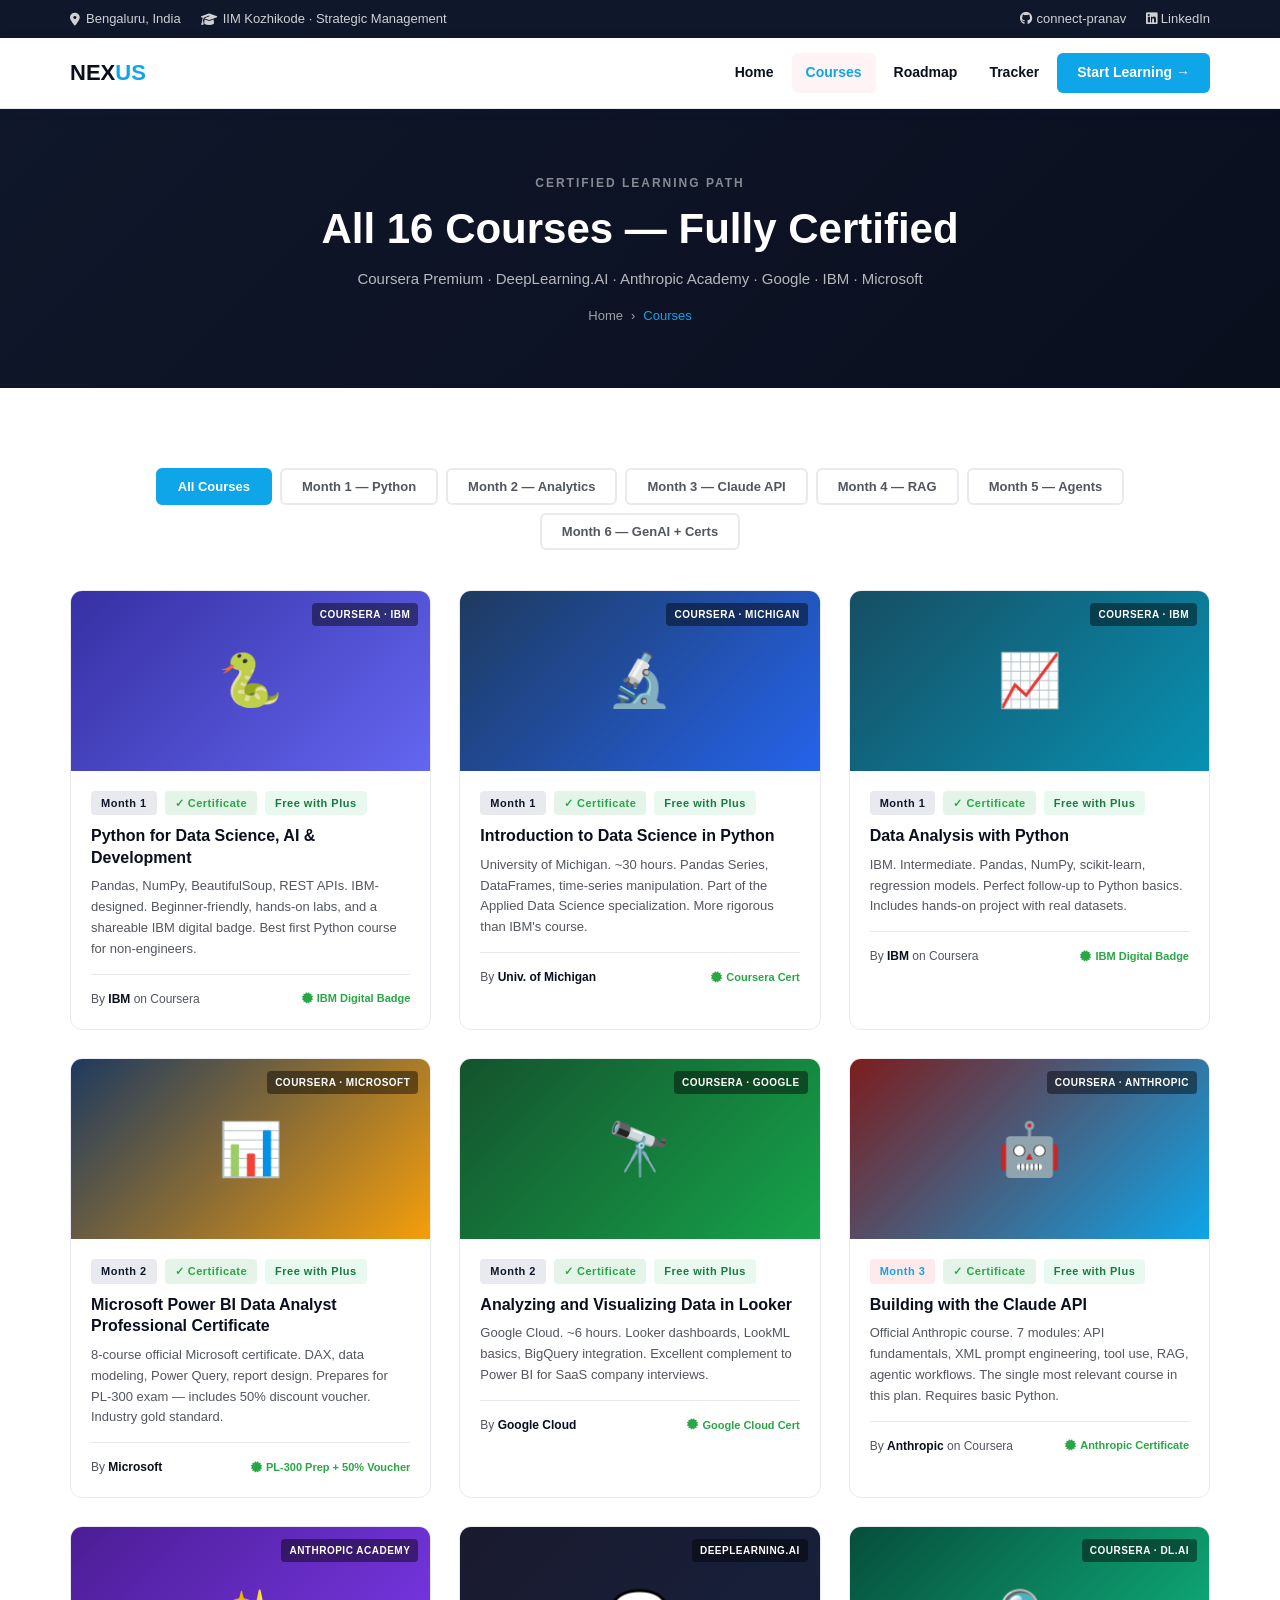
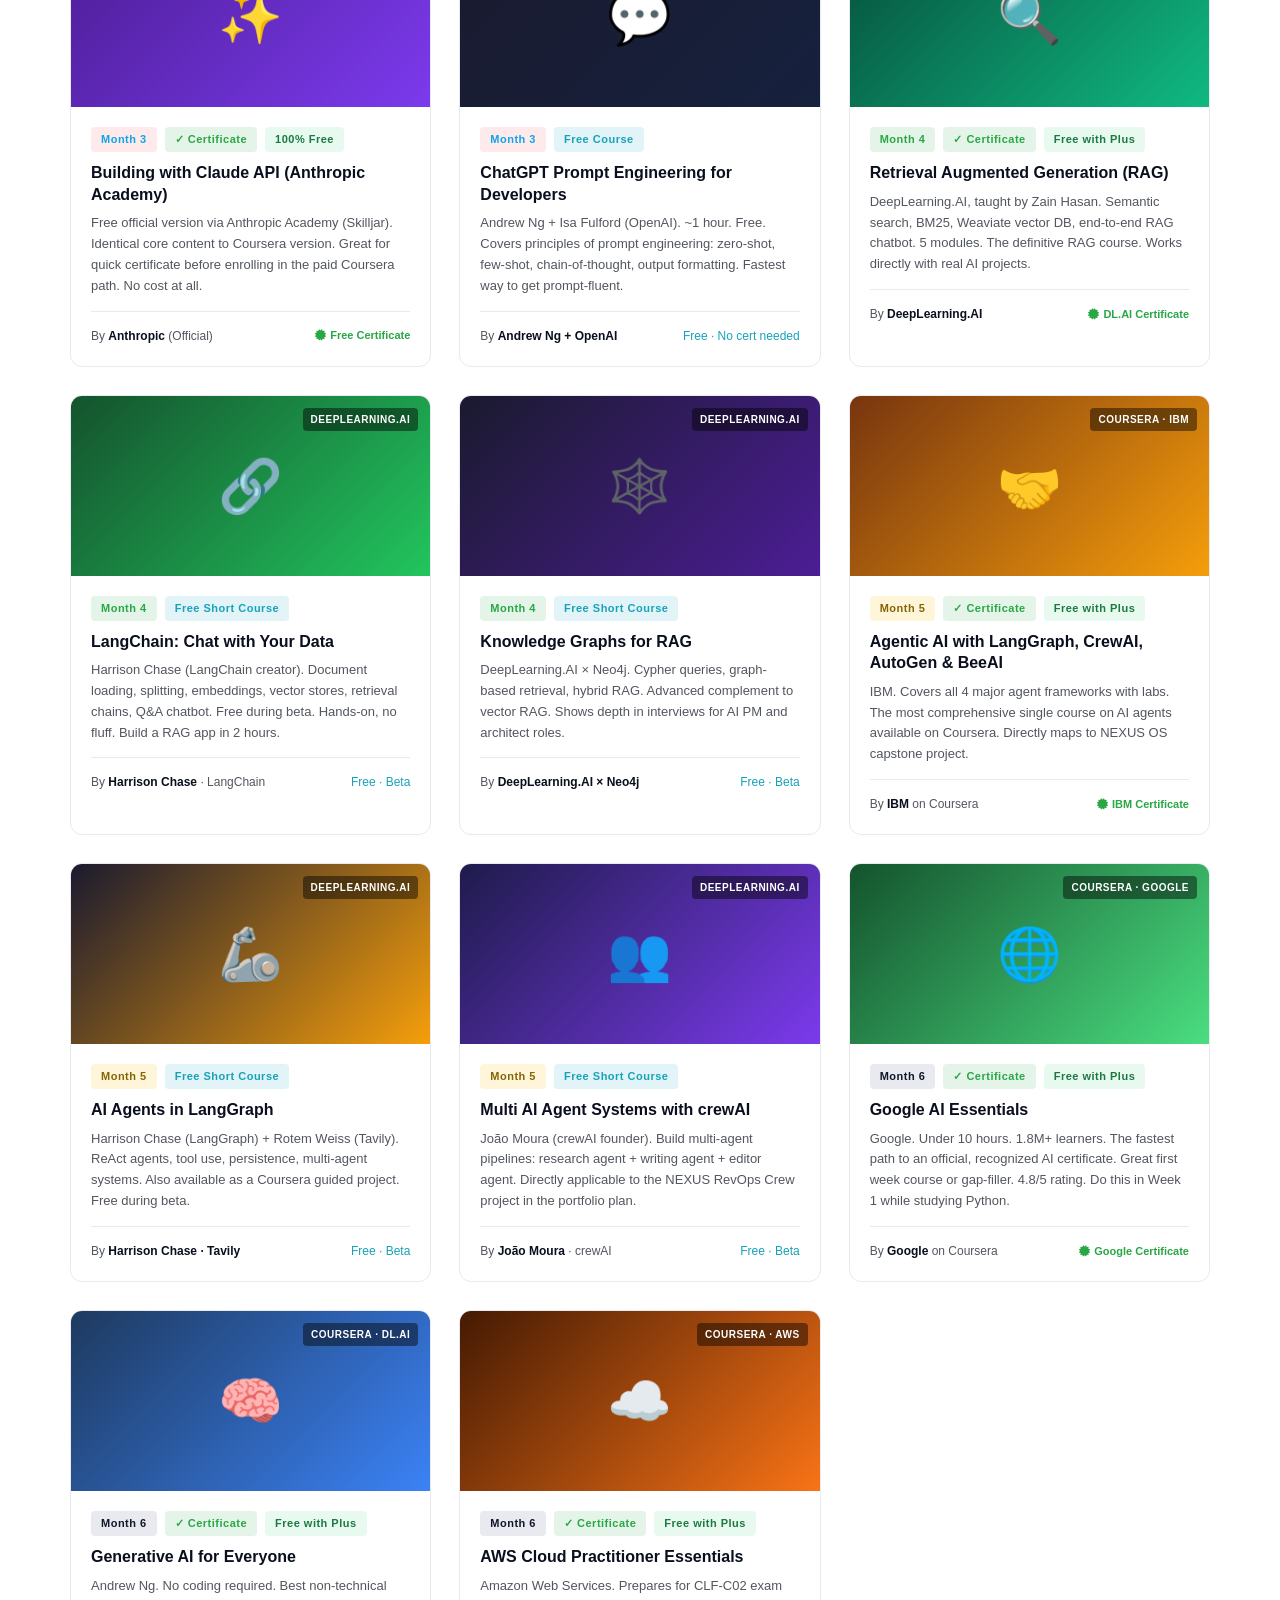
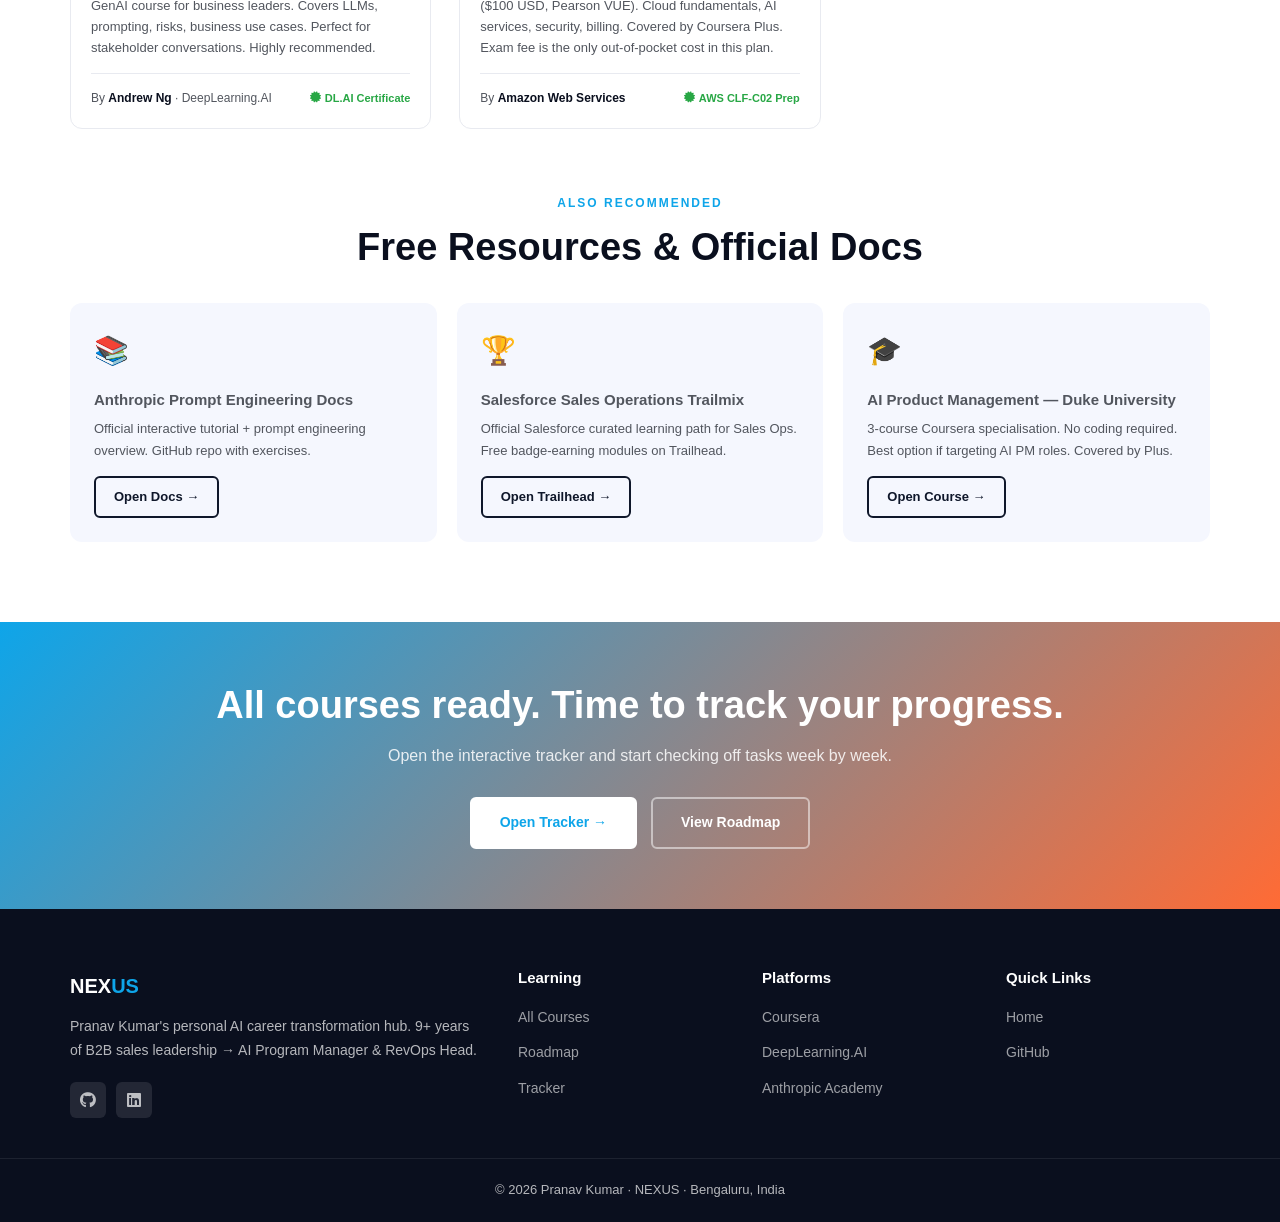
==== commit 2b08ca78: "Add files via upload" ====
--- a/courses.html
+++ b/courses.html
@@ -3,7 +3,7 @@
 <head>
 <meta charset="UTF-8">
 <meta name="viewport" content="width=device-width, initial-scale=1.0">
-<title>Courses — ORION AI Academy · Pranav Kumar</title>
+<title>Courses — NEXUS · Pranav Kumar</title>
 <link rel="stylesheet" href="style.css">
 <link rel="stylesheet" href="https://cdnjs.cloudflare.com/ajax/libs/font-awesome/6.5.0/css/all.min.css">
 </head>
@@ -24,7 +24,7 @@
 
 <nav class="navbar">
   <div class="container">
-    <a href="index.html" class="navbar-brand">ORION <span>AI</span></a>
+    <a href="index.html" class="navbar-brand">NEX<span>US</span></a>
     <button class="navbar-toggle" id="navToggle"><span></span><span></span><span></span></button>
     <ul class="navbar-nav" id="navMenu">
       <li><a href="index.html">Home</a></li>
@@ -283,7 +283,7 @@
             <span class="badge badge-free">Free with Plus</span>
           </div>
           <div class="course-title"><a href="https://www.coursera.org/learn/agentic-ai-with-langgraph-crewai-autogen-and-beeai" target="_blank">Agentic AI with LangGraph, CrewAI, AutoGen & BeeAI</a></div>
-          <div class="course-desc">IBM. Covers all 4 major agent frameworks with labs. The most comprehensive single course on AI agents available on Coursera. Directly maps to ORION AI OS capstone project.</div>
+          <div class="course-desc">IBM. Covers all 4 major agent frameworks with labs. The most comprehensive single course on AI agents available on Coursera. Directly maps to NEXUS OS capstone project.</div>
           <div class="course-footer">
             <span class="course-instructor">By <strong>IBM</strong> on Coursera</span>
             <span class="has-cert"><i class="fa fa-certificate"></i> IBM Certificate</span>
@@ -319,7 +319,7 @@
             <span class="badge badge-info">Free Short Course</span>
           </div>
           <div class="course-title"><a href="https://www.deeplearning.ai/courses/multi-ai-agent-systems-with-crewai" target="_blank">Multi AI Agent Systems with crewAI</a></div>
-          <div class="course-desc">João Moura (crewAI founder). Build multi-agent pipelines: research agent + writing agent + editor agent. Directly applicable to the ORION RevOps Crew project in the portfolio plan.</div>
+          <div class="course-desc">João Moura (crewAI founder). Build multi-agent pipelines: research agent + writing agent + editor agent. Directly applicable to the NEXUS RevOps Crew project in the portfolio plan.</div>
           <div class="course-footer">
             <span class="course-instructor">By <strong>João Moura</strong> · crewAI</span>
             <span style="font-size:12px;color:var(--info);">Free · Beta</span>
@@ -433,7 +433,7 @@
   <div class="container">
     <div class="footer-grid">
       <div>
-        <div class="footer-brand">ORION <span>AI</span></div>
+        <div class="footer-brand">NEX<span>US</span></div>
         <p class="footer-desc">Pranav Kumar's personal AI career transformation hub. 9+ years of B2B sales leadership → AI Program Manager & RevOps Head.</p>
         <div class="footer-social">
           <a href="https://github.com/connect-pranav" target="_blank"><i class="fab fa-github"></i></a>
@@ -445,7 +445,7 @@
       <div class="footer-col"><h5>Quick Links</h5><ul><li><a href="index.html">Home</a></li><li><a href="https://github.com/connect-pranav" target="_blank">GitHub</a></li></ul></div>
     </div>
   </div>
-  <div class="footer-bottom"><div class="container"><p>© 2026 Pranav Kumar · ORION AI Academy · Bengaluru, India</p></div></div>
+  <div class="footer-bottom"><div class="container"><p>© 2026 Pranav Kumar · NEXUS · Bengaluru, India</p></div></div>
 </footer>
 
 <div id="toast" class="toast"></div>
--- a/style.css
+++ b/style.css
@@ -5,10 +5,10 @@
 @import url('https://fonts.googleapis.com/css2?family=Hind:wght@400;500;600&family=Nunito:wght@400;600;700;800;900&display=swap');
 
 :root {
-  --primary:   #f14d5d;
-  --primary-d: #d43a49;
-  --secondary: #2b2d6e;
-  --dark:      #1a1c3a;
+  --primary:   #0ea5e9;
+  --primary-d: #0284c7;
+  --secondary: #0f172a;
+  --dark:      #0a0f1e;
   --text:      #52565e;
   --light-bg:  #f5f7fe;
   --white:     #ffffff;
